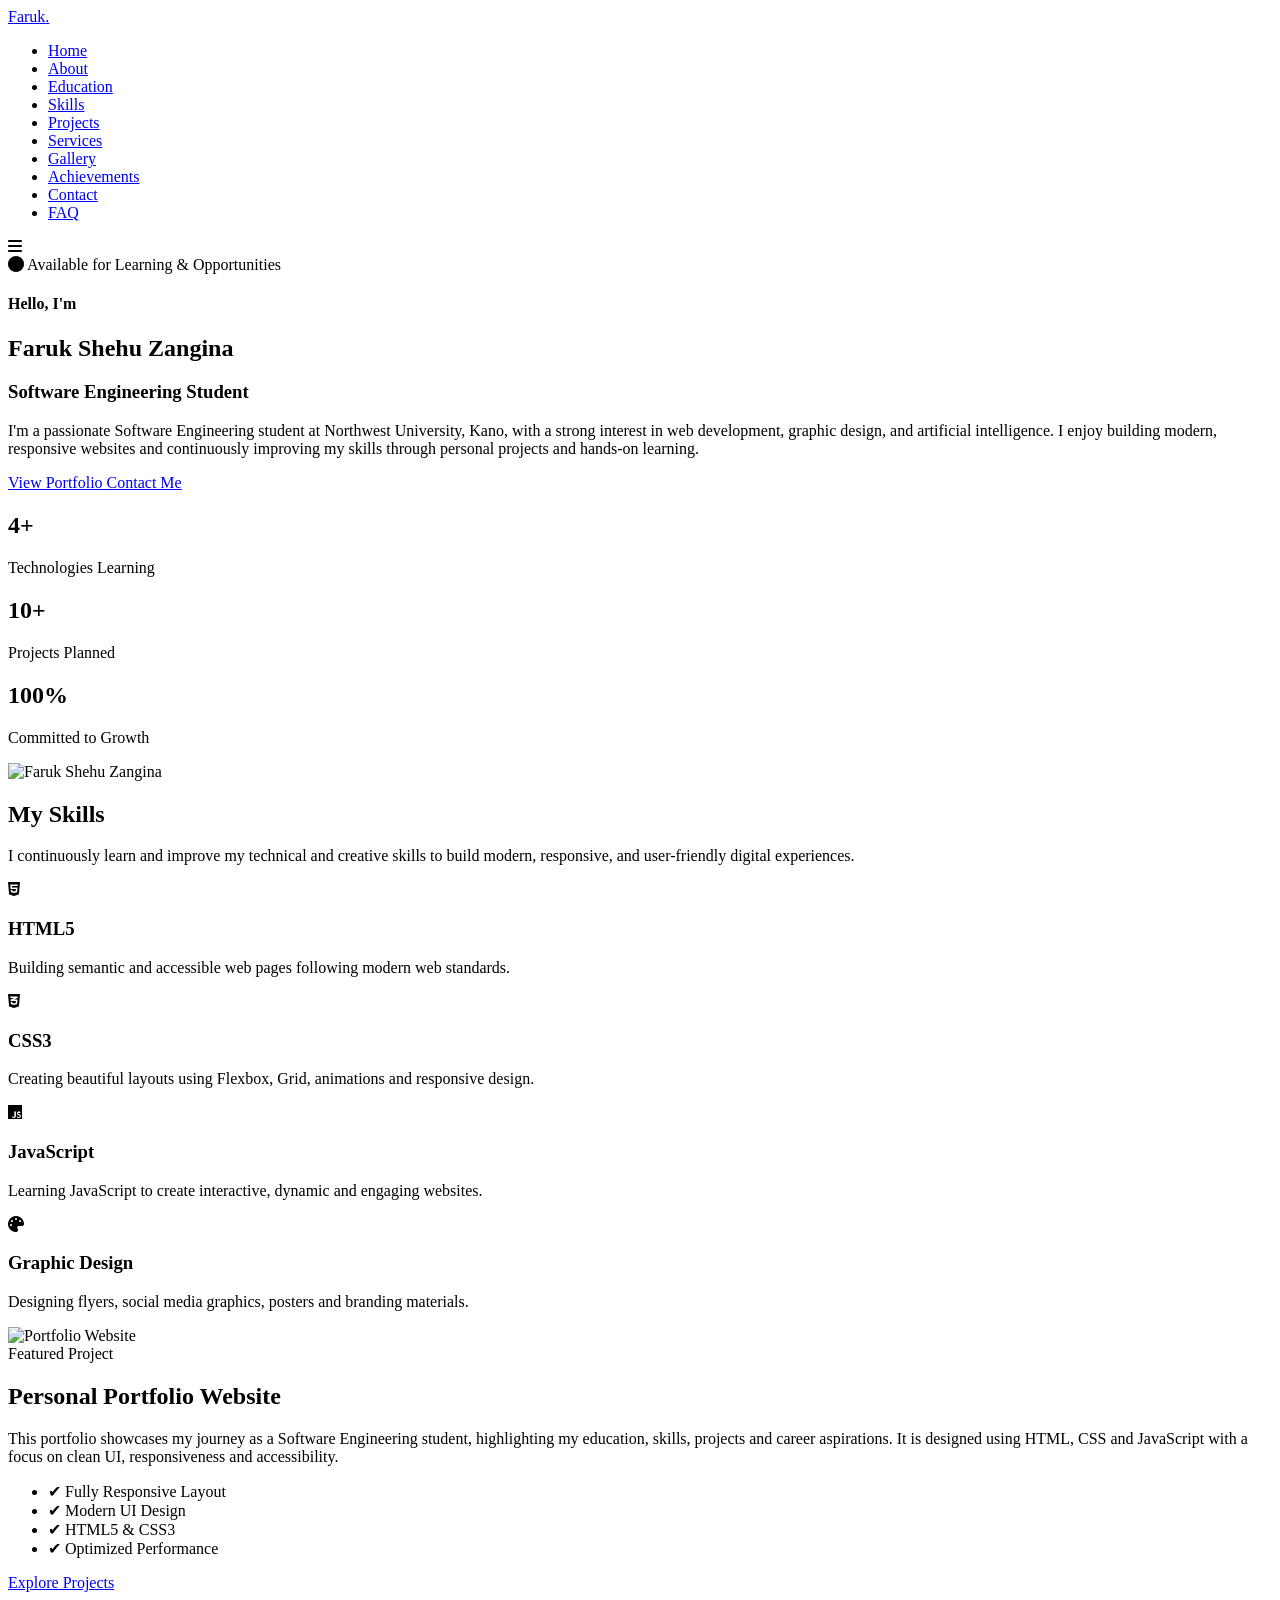
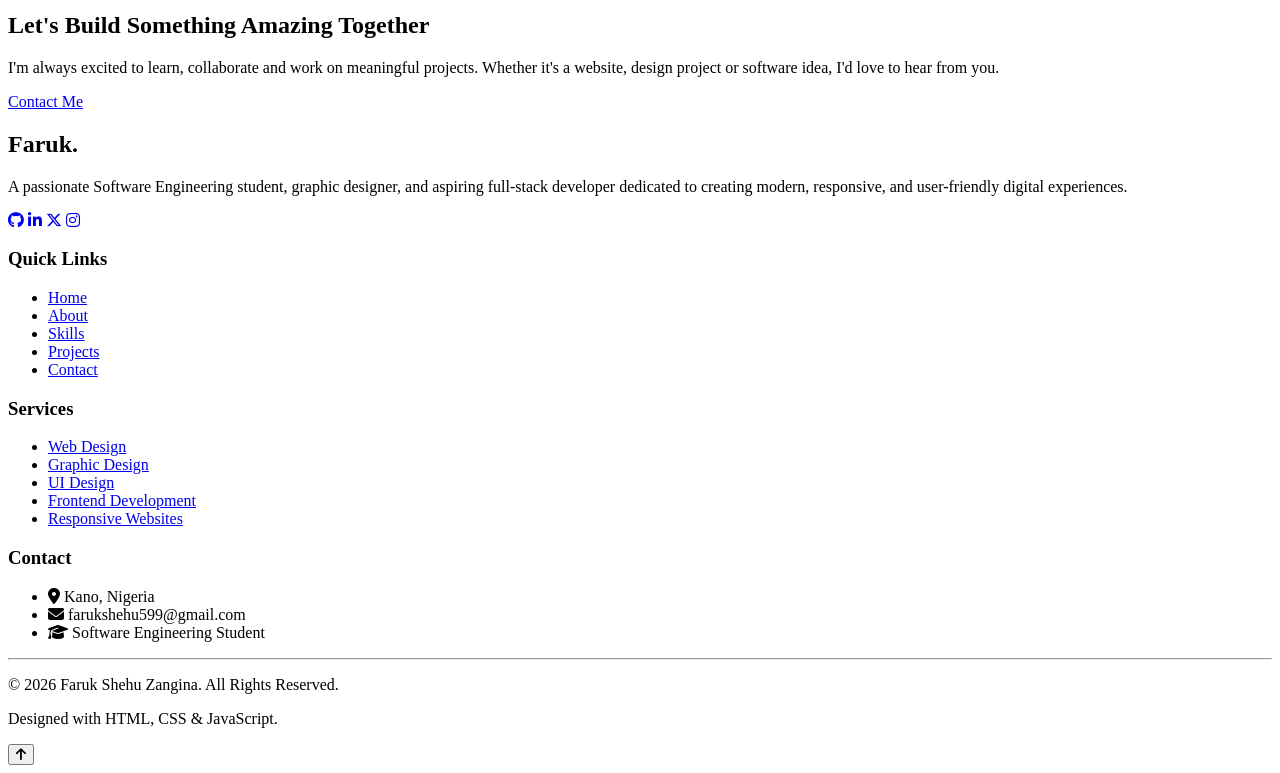
==== index.html @ 3d2c7ed2 "Add files via upload" ====
<!DOCTYPE html>
<html lang="en">
<head>
    <!-- ==========================================
         BASIC META TAGS
    =========================================== -->
    <meta charset="UTF-8">
    <meta http-equiv="X-UA-Compatible" content="IE=edge">
    <meta name="viewport" content="width=device-width, initial-scale=1.0">

    <!-- ==========================================
         WEBSITE TITLE
    =========================================== -->
    <title>Faruk Shehu Zangina | Software Engineer</title>

    <!-- ==========================================
         SEO
    =========================================== -->
    <meta name="description"
        content="Official portfolio of Faruk Shehu Zangina - Software Engineering Student, Graphic Designer and Aspiring Full Stack Developer.">

    <meta name="keywords"
        content="Faruk, Portfolio, HTML, CSS, Software Engineering, Graphic Designer">

    <!-- ==========================================
         GOOGLE FONTS
    =========================================== -->

    <link rel="preconnect" href="https://fonts.googleapis.com">

    <link rel="preconnect"
          href="https://fonts.gstatic.com"
          crossorigin>

    <link href="https://fonts.googleapis.com/css2?family=Inter:wght@300;400;500;600;700;800&family=Poppins:wght@400;500;600;700;800&display=swap"
          rel="stylesheet">

    <!-- ==========================================
         FONT AWESOME
    =========================================== -->

    <link rel="stylesheet"
          href="https://cdnjs.cloudflare.com/ajax/libs/font-awesome/6.7.2/css/all.min.css">

    <!-- ==========================================
         CSS
    =========================================== -->

    <link rel="stylesheet" href="css/style.css">

</head>

<body>

<!-- ==========================================
     HEADER
=========================================== -->

<header>

<nav class="navbar">

<div class="container">

<a href="index.html" class="logo">

Faruk<span>.</span>

</a>

<ul class="nav-links">

<li><a href="index.html" class="active">Home</a></li>

<li><a href="about.html">About</a></li>

<li><a href="education.html">Education</a></li>

<li><a href="skills.html">Skills</a></li>

<li><a href="projects.html">Projects</a></li>

<li><a href="services.html">Services</a></li>

<li><a href="gallery.html">Gallery</a></li>

<li><a href="achievements.html">Achievements</a></li>

<li><a href="contact.html">Contact</a></li>

<li><a href="faq.html">FAQ</a></li>

</ul>

<div class="menu-btn">

<i class="fas fa-bars"></i>

</div>

</div>

</nav>

</header>

<!-- ==========================================
     HERO SECTION
=========================================== -->

<section class="hero">

<div class="container hero-container">

<div class="hero-text">

<div class="availability">

<i class="fas fa-circle"></i>

Available for Learning & Opportunities

</div>

<h4>Hello, I'm</h4>

<h1>

Faruk Shehu

<span>Zangina</span>

</h1>

<h3>

Software Engineering Student

</h3>

<p>

I'm a passionate Software Engineering student at Northwest University, Kano, with a strong interest in web development, graphic design, and artificial intelligence. I enjoy building modern, responsive websites and continuously improving my skills through personal projects and hands-on learning.

</p>

<div class="hero-buttons">

<a href="projects.html" class="btn primary-btn">

View Portfolio

</a>

<a href="contact.html" class="btn secondary-btn">

Contact Me

</a>

</div>

<div class="hero-stats">

<div class="stat-card">

<h2>4+</h2>

<p>Technologies Learning</p>

</div>

<div class="stat-card">

<h2>10+</h2>

<p>Projects Planned</p>

</div>

<div class="stat-card">

<h2>100%</h2>

<p>Committed to Growth</p>

</div>

</div>

</div>

<div class="hero-image">

<div class="image-box">

<img src="images/profile.png"
alt="Faruk Shehu Zangina">

</div>

</div>

</div>

</section>

<!-- ==========================================
     FEATURED SKILLS
========================================== -->

<section class="featured-skills">

    <div class="container">

        <div class="section-header">

            <h2>My Skills</h2>

            <p>
                I continuously learn and improve my technical and creative skills to build
                modern, responsive, and user-friendly digital experiences.
            </p>

        </div>

        <div class="skills-grid">

            <div class="skill-card">

                <i class="fab fa-html5"></i>

                <h3>HTML5</h3>

                <p>
                    Building semantic and accessible web pages following modern web standards.
                </p>

            </div>

            <div class="skill-card">

                <i class="fab fa-css3-alt"></i>

                <h3>CSS3</h3>

                <p>
                    Creating beautiful layouts using Flexbox, Grid, animations and responsive design.
                </p>

            </div>

            <div class="skill-card">

                <i class="fab fa-js"></i>

                <h3>JavaScript</h3>

                <p>
                    Learning JavaScript to create interactive, dynamic and engaging websites.
                </p>

            </div>

            <div class="skill-card">

                <i class="fas fa-palette"></i>

                <h3>Graphic Design</h3>

                <p>
                    Designing flyers, social media graphics, posters and branding materials.
                </p>

            </div>

        </div>

    </div>

</section>

<!-- ==========================================
     FEATURED PROJECT
========================================== -->

<section class="featured-project">

    <div class="container">

        <div class="project-content">

            <div class="project-image">

                <img src="images/project1.png"
                     alt="Portfolio Website">

            </div>

            <div class="project-text">

                <span class="project-tag">

                    Featured Project

                </span>

                <h2>

                    Personal Portfolio Website

                </h2>

                <p>

                    This portfolio showcases my journey as a Software Engineering student,
                    highlighting my education, skills, projects and career aspirations.
                    It is designed using HTML, CSS and JavaScript with a focus on clean UI,
                    responsiveness and accessibility.

                </p>

                <ul>

                    <li>✔ Fully Responsive Layout</li>

                    <li>✔ Modern UI Design</li>

                    <li>✔ HTML5 & CSS3</li>

                    <li>✔ Optimized Performance</li>

                </ul>

                <a href="projects.html" class="btn primary-btn">

                    Explore Projects

                </a>

            </div>

        </div>

    </div>

</section>

<!-- ==========================================
     CALL TO ACTION
========================================== -->

<section class="cta">

    <div class="container">

        <div class="cta-box">

            <h2>

                Let's Build Something Amazing Together

            </h2>

            <p>

                I'm always excited to learn, collaborate and work on meaningful projects.
                Whether it's a website, design project or software idea,
                I'd love to hear from you.

            </p>

            <a href="contact.html"
               class="btn primary-btn">

                Contact Me

            </a>

        </div>

    </div>

</section>

<!-- ==========================================
     FOOTER
========================================== -->

<footer class="footer">

    <div class="container">

        <div class="footer-content">

            <!-- Column 1 -->

            <div class="footer-column">

                <h2 class="footer-logo">

                    Faruk<span>.</span>

                </h2>

                <p>

                    A passionate Software Engineering student, graphic designer, and aspiring full-stack developer dedicated to creating modern, responsive, and user-friendly digital experiences.

                </p>

                <div class="social-icons">

                    <a href="https://github.com/Farusky"><i class="fab fa-github"></i></a>

                    <a href="https://www.linkedin.com/in/faruk-shehu-275217204?utm_source=share_via&utm_content=profile&utm_medium=member_android"><i class="fab fa-linkedin-in"></i></a>

                    <a href="https://x.com/Farusky07"><i class="fab fa-brands fa-x-twitter"></i></a>

                    <a href="https://www.instagram.com/faruk_zangina?igsh=MTUyN3ExdWhjOHB5cw=="><i class="fab fa-instagram"></i></a>

                </div>

            </div>

            <!-- Column 2 -->

            <div class="footer-column">

                <h3>Quick Links</h3>

                <ul>

                    <li><a href="index.html">Home</a></li>

                    <li><a href="about.html">About</a></li>

                    <li><a href="skills.html">Skills</a></li>

                    <li><a href="projects.html">Projects</a></li>

                    <li><a href="contact.html">Contact</a></li>

                </ul>

            </div>

            <!-- Column 3 -->

            <div class="footer-column">

                <h3>Services</h3>

                <ul>

                    <li><a href="#">Web Design</a></li>

                    <li><a href="#">Graphic Design</a></li>

                    <li><a href="#">UI Design</a></li>

                    <li><a href="#">Frontend Development</a></li>

                    <li><a href="#">Responsive Websites</a></li>

                </ul>

            </div>

            <!-- Column 4 -->

            <div class="footer-column">

                <h3>Contact</h3>

                <ul>

                    <li>
                        <i class="fas fa-map-marker-alt"></i>
                        Kano, Nigeria
                    </li>

                    <li>
                        <i class="fas fa-envelope"></i>
                        farukshehu599@gmail.com
                    </li>

                    <li>
                        <i class="fas fa-graduation-cap"></i>
                        Software Engineering Student
                    </li>

                </ul>

            </div>

        </div>

        <hr>

        <div class="footer-bottom">

            <p>

                © 2026 Faruk Shehu Zangina. All Rights Reserved.

            </p>

            <p>

                Designed with HTML, CSS & JavaScript.

            </p>

        </div>

    </div>

</footer>

<!-- ==========================================
     BACK TO TOP BUTTON
========================================== -->

<button id="backToTop">

    <i class="fas fa-arrow-up"></i>

</button>

<!-- ==========================================
     JAVASCRIPT
========================================== -->

<script src="js/script.js"></script>

</body>
</html>
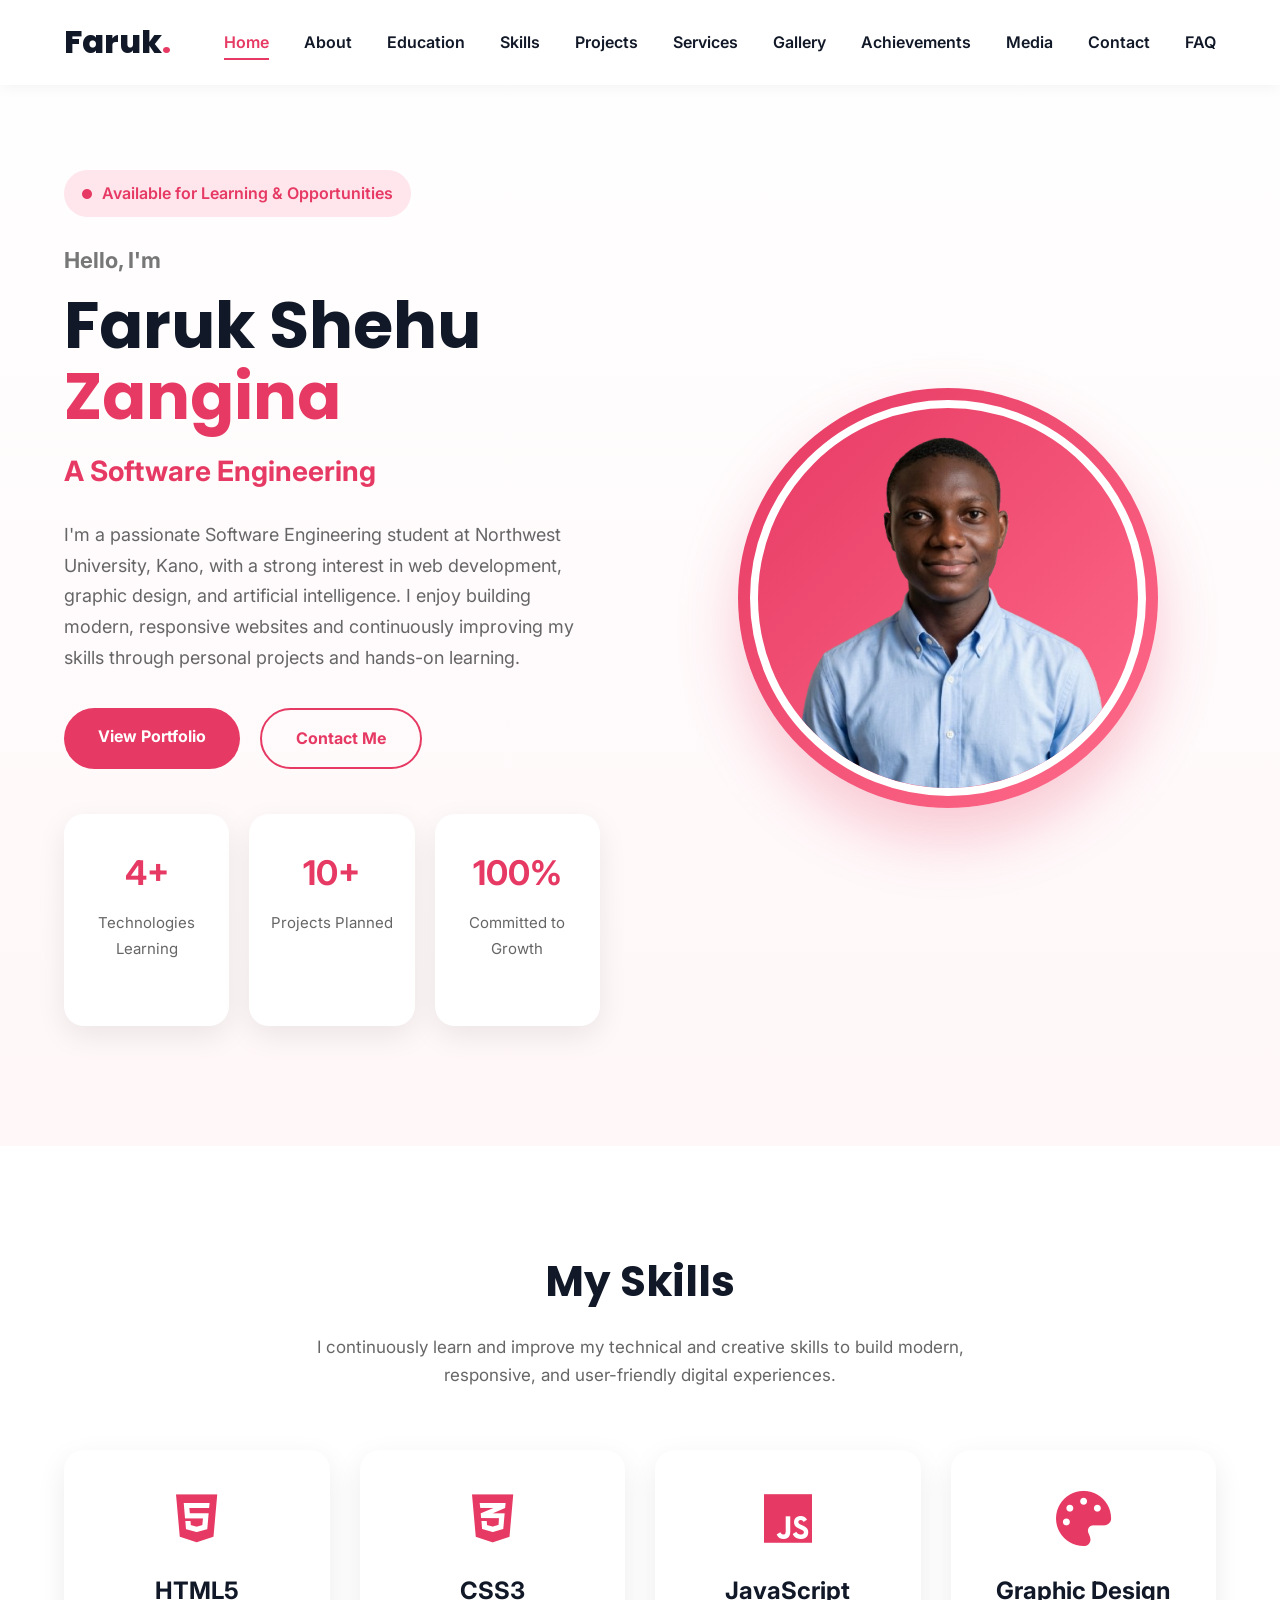
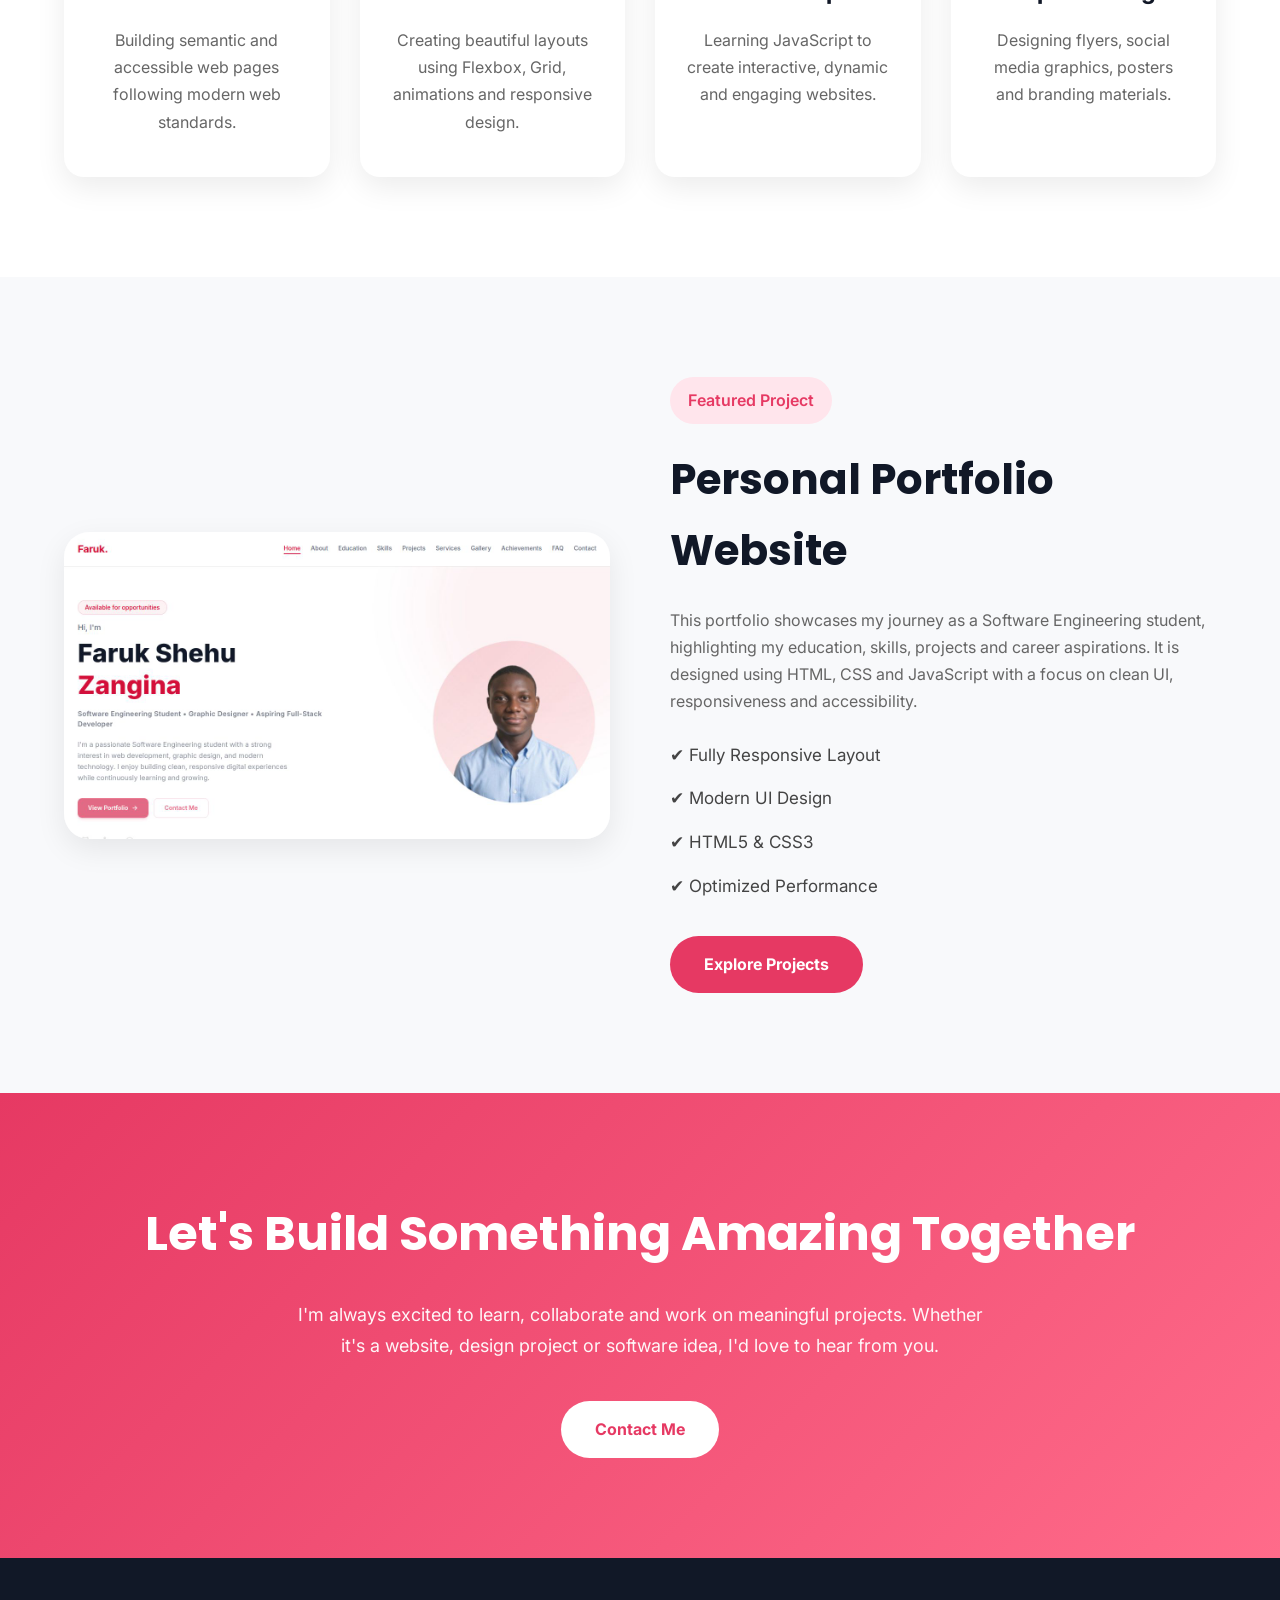
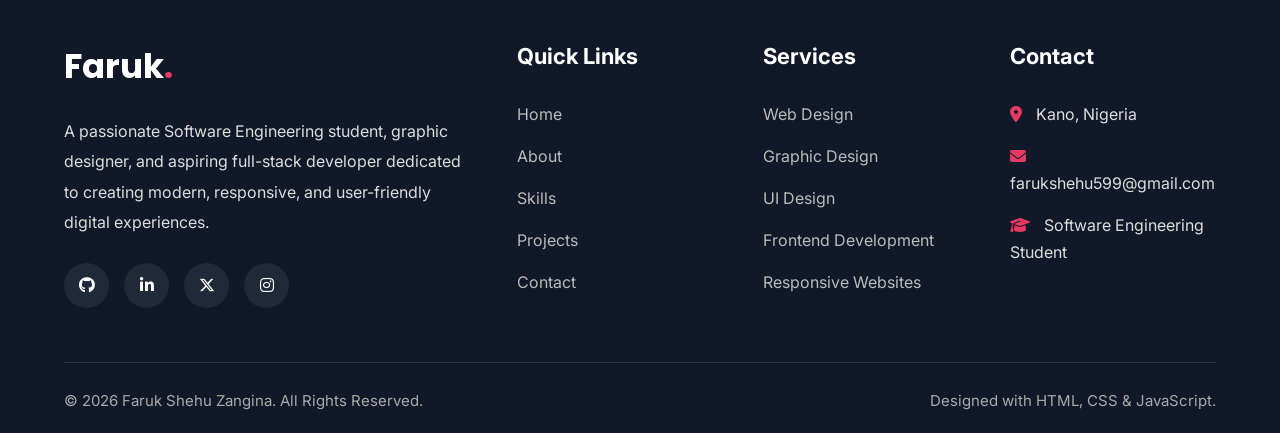
==== commit 793cc250: "Add Media link to navigation menu" ====
--- a/index.html
+++ b/index.html
@@ -86,6 +86,8 @@
 
 <li><a href="achievements.html">Achievements</a></li>
 
+<li><a href="media.html">Media</a></li>
+    
 <li><a href="contact.html">Contact</a></li>
 
 <li><a href="faq.html">FAQ</a></li>
--- a/css/style.css
+++ b/css/style.css
@@ -0,0 +1,2318 @@
+/*=========================================================
+    GOOGLE FONTS
+=========================================================*/
+@import url('https://fonts.googleapis.com/css2?family=Inter:wght@300;400;500;600;700;800&family=Poppins:wght@400;500;600;700;800&display=swap');
+
+/*=========================================================
+    CSS VARIABLES
+=========================================================*/
+
+:root{
+
+    --primary:#E63963;
+    --primary-light:#FF6B8A;
+    --dark:#111827;
+    --text:#555;
+    --white:#ffffff;
+    --light:#f8f9fb;
+    --border:#ececec;
+
+    --shadow:0 10px 30px rgba(0,0,0,.08);
+
+    --radius:18px;
+
+    --transition:.35s ease;
+
+}
+
+/*=========================================================
+    RESET
+=========================================================*/
+
+*{
+    margin:0;
+    padding:0;
+    box-sizing:border-box;
+}
+
+html{
+    scroll-behavior:smooth;
+}
+
+body{
+
+    font-family:'Inter',sans-serif;
+
+    background:var(--white);
+
+    color:var(--dark);
+
+    line-height:1.7;
+
+}
+
+img{
+
+    width:100%;
+
+    display:block;
+
+}
+
+a{
+
+    text-decoration:none;
+
+}
+
+ul{
+
+    list-style:none;
+
+}
+
+.container{
+
+    width:90%;
+
+    max-width:1200px;
+
+    margin:auto;
+
+}
+
+/*=========================================================
+    NAVBAR
+=========================================================*/
+
+header{
+
+    width:100%;
+
+    position:fixed;
+
+    top:0;
+
+    left:0;
+
+    background:#fff;
+
+    z-index:1000;
+
+    box-shadow:0 2px 20px rgba(0,0,0,.05);
+
+}
+
+.navbar{
+
+    height:85px;
+
+    display:flex;
+
+    align-items:center;
+
+}
+
+.navbar .container{
+
+    display:flex;
+
+    justify-content:space-between;
+
+    align-items:center;
+
+}
+
+.logo{
+
+    font-size:32px;
+
+    font-weight:800;
+
+    color:var(--dark);
+
+    font-family:'Poppins',sans-serif;
+
+}
+
+.logo span{
+
+    color:var(--primary);
+
+}
+
+.nav-links{
+
+    display:flex;
+
+    gap:35px;
+
+}
+
+.nav-links a{
+
+    color:var(--dark);
+
+    font-weight:600;
+
+    transition:var(--transition);
+
+}
+
+.nav-links a:hover,
+
+.nav-links .active{
+
+    color:var(--primary);
+
+}
+
+.menu-btn{
+
+    display:none;
+
+    font-size:26px;
+
+    cursor:pointer;
+
+}
+
+/*=========================================================
+    HERO
+=========================================================*/
+
+.hero{
+
+    padding-top:170px;
+
+    padding-bottom:120px;
+
+    background:linear-gradient(to bottom,#fff,#fff7f8);
+
+}
+
+.hero-container{
+
+    display:grid;
+
+    grid-template-columns:1fr 1fr;
+
+    gap:80px;
+
+    align-items:center;
+
+}
+
+.availability{
+
+    display:inline-flex;
+
+    align-items:center;
+
+    gap:10px;
+
+    padding:10px 18px;
+
+    border-radius:50px;
+
+    background:#ffe5ec;
+
+    color:var(--primary);
+
+    font-weight:600;
+
+    margin-bottom:25px;
+
+}
+
+.availability i{
+
+    font-size:10px;
+
+}
+
+.hero h4{
+
+    font-size:22px;
+
+    color:#777;
+
+    margin-bottom:10px;
+
+}
+
+.hero h1{
+
+    font-size:65px;
+
+    line-height:1.1;
+
+    font-family:'Poppins',sans-serif;
+
+    margin-bottom:15px;
+
+}
+
+.hero h1 span{
+
+    color:var(--primary);
+
+}
+
+.hero h3{
+
+    font-size:28px;
+
+    color:var(--primary);
+
+    margin-bottom:25px;
+
+}
+
+.hero p{
+
+    color:#666;
+
+    font-size:18px;
+
+    max-width:560px;
+
+    margin-bottom:35px;
+
+}
+
+/*=========================================================
+    BUTTONS
+=========================================================*/
+
+.hero-buttons{
+
+    display:flex;
+
+    gap:20px;
+
+    margin-bottom:45px;
+
+}
+
+.btn{
+
+    display:inline-block;
+
+    padding:15px 34px;
+
+    border-radius:50px;
+
+    font-weight:700;
+
+    transition:var(--transition);
+
+}
+
+.primary-btn{
+
+    background:var(--primary);
+
+    color:#fff;
+
+}
+
+.primary-btn:hover{
+
+    transform:translateY(-5px);
+
+    box-shadow:0 15px 35px rgba(230,57,99,.3);
+
+}
+
+.secondary-btn{
+
+    border:2px solid var(--primary);
+
+    color:var(--primary);
+
+}
+
+.secondary-btn:hover{
+
+    background:var(--primary);
+
+    color:#fff;
+
+}
+
+/*=========================================================
+    HERO IMAGE
+=========================================================*/
+
+.hero-image{
+
+    display:flex;
+
+    justify-content:center;
+
+}
+
+.image-box{
+
+    width:420px;
+
+    height:420px;
+
+    border-radius:50%;
+
+    padding:12px;
+
+    background:linear-gradient(135deg,var(--primary),var(--primary-light));
+
+    box-shadow:0 30px 60px rgba(230,57,99,.25);
+
+}
+
+.image-box img{
+
+    width:100%;
+
+    height:100%;
+
+    object-fit:cover;
+
+    border-radius:50%;
+
+    border:8px solid #fff;
+
+}
+
+/*=========================================================
+    HERO STATS
+=========================================================*/
+
+.hero-stats{
+
+    display:grid;
+
+    grid-template-columns:repeat(3,1fr);
+
+    gap:20px;
+
+}
+
+.stat-card{
+
+    background:#fff;
+
+    padding:30px 20px;
+
+    border-radius:20px;
+
+    box-shadow:var(--shadow);
+
+    text-align:center;
+
+    transition:var(--transition);
+
+}
+
+.stat-card:hover{
+
+    transform:translateY(-10px);
+
+}
+
+.stat-card h2{
+
+    color:var(--primary);
+
+    font-size:34px;
+
+}
+
+.stat-card p{
+
+    margin-top:8px;
+
+    font-size:15px;
+
+    color:#666;
+
+}
+
+/*=========================================================
+    SECTION HEADERS
+=========================================================*/
+
+section{
+
+    padding:100px 0;
+
+}
+
+.section-header{
+
+    text-align:center;
+
+    margin-bottom:60px;
+
+}
+
+.section-header h2{
+
+    font-size:42px;
+
+    font-family:'Poppins',sans-serif;
+
+    color:var(--dark);
+
+    margin-bottom:15px;
+
+}
+
+.section-header p{
+
+    max-width:700px;
+
+    margin:auto;
+
+    color:#666;
+
+    font-size:17px;
+
+}
+
+/*=========================================================
+    FEATURED SKILLS
+=========================================================*/
+
+.featured-skills{
+
+    background:var(--white);
+
+}
+
+.skills-grid{
+
+    display:grid;
+
+    grid-template-columns:repeat(auto-fit,minmax(250px,1fr));
+
+    gap:30px;
+
+}
+
+.skill-card{
+
+    background:#fff;
+
+    padding:40px 30px;
+
+    border-radius:20px;
+
+    text-align:center;
+
+    box-shadow:var(--shadow);
+
+    transition:var(--transition);
+
+    border:1px solid transparent;
+
+}
+
+.skill-card:hover{
+
+    transform:translateY(-10px);
+
+    border-color:var(--primary);
+
+}
+
+.skill-card i{
+
+    font-size:55px;
+
+    color:var(--primary);
+
+    margin-bottom:25px;
+
+}
+
+.skill-card h3{
+
+    font-size:24px;
+
+    margin-bottom:15px;
+
+}
+
+.skill-card p{
+
+    color:#666;
+
+    font-size:16px;
+
+}
+
+/*=========================================================
+    FEATURED PROJECT
+=========================================================*/
+
+.featured-project{
+
+    background:var(--light);
+
+}
+
+.project-content{
+
+    display:grid;
+
+    grid-template-columns:1fr 1fr;
+
+    gap:60px;
+
+    align-items:center;
+
+}
+
+.project-image img{
+
+    border-radius:25px;
+
+    box-shadow:var(--shadow);
+
+}
+
+.project-tag{
+
+    display:inline-block;
+
+    background:#ffe5ec;
+
+    color:var(--primary);
+
+    padding:10px 18px;
+
+    border-radius:50px;
+
+    font-weight:600;
+
+    margin-bottom:20px;
+
+}
+
+.project-text h2{
+
+    font-size:42px;
+
+    margin-bottom:20px;
+
+    font-family:'Poppins',sans-serif;
+
+}
+
+.project-text p{
+
+    color:#666;
+
+    margin-bottom:25px;
+
+}
+
+.project-text ul{
+
+    margin-bottom:35px;
+
+}
+
+.project-text ul li{
+
+    margin-bottom:15px;
+
+    color:#444;
+
+    font-size:17px;
+
+}
+
+/*=========================================================
+    CTA SECTION
+=========================================================*/
+
+.cta{
+
+    background:linear-gradient(135deg,var(--primary),var(--primary-light));
+
+}
+
+.cta-box{
+
+    text-align:center;
+
+    color:#fff;
+
+}
+
+.cta-box h2{
+
+    font-size:48px;
+
+    font-family:'Poppins',sans-serif;
+
+    margin-bottom:25px;
+
+}
+
+.cta-box p{
+
+    max-width:700px;
+
+    margin:0 auto 40px;
+
+    font-size:18px;
+
+    opacity:.95;
+
+}
+
+.cta .primary-btn{
+
+    background:#fff;
+
+    color:var(--primary);
+
+}
+
+.cta .primary-btn:hover{
+
+    background:#111827;
+
+    color:#fff;
+
+}
+
+/*=========================================================
+    FOOTER
+=========================================================*/
+
+.footer{
+
+    background:#111827;
+
+    color:#ddd;
+
+    padding:80px 0 20px;
+
+}
+
+.footer-content{
+
+    display:grid;
+
+    grid-template-columns:2fr 1fr 1fr 1fr;
+
+    gap:40px;
+
+}
+
+.footer-logo{
+
+    font-size:34px;
+
+    color:#fff;
+
+    margin-bottom:20px;
+
+    font-family:'Poppins',sans-serif;
+
+}
+
+.footer-logo span{
+
+    color:var(--primary);
+
+}
+
+.footer-column p{
+
+    line-height:1.9;
+
+    margin-bottom:25px;
+
+}
+
+.footer-column h3{
+
+    color:#fff;
+
+    margin-bottom:25px;
+
+    font-size:22px;
+
+}
+
+.footer-column ul li{
+
+    margin-bottom:15px;
+
+}
+
+.footer-column ul li a{
+
+    color:#bbb;
+
+    transition:.3s;
+
+}
+
+.footer-column ul li a:hover{
+
+    color:var(--primary);
+
+    padding-left:8px;
+
+}
+
+.footer-column ul li i{
+
+    color:var(--primary);
+
+    margin-right:10px;
+
+}
+
+/*=========================================================
+    SOCIAL ICONS
+=========================================================*/
+
+.social-icons{
+
+    display:flex;
+
+    gap:15px;
+
+}
+
+.social-icons a{
+
+    width:45px;
+
+    height:45px;
+
+    background:#1f2937;
+
+    display:flex;
+
+    justify-content:center;
+
+    align-items:center;
+
+    border-radius:50%;
+
+    color:#fff;
+
+    transition:.3s;
+
+}
+
+.social-icons a:hover{
+
+    background:var(--primary);
+
+    transform:translateY(-6px);
+
+}
+
+/*=========================================================
+    FOOTER BOTTOM
+=========================================================*/
+
+.footer hr{
+
+    margin:50px 0 25px;
+
+    border:none;
+
+    height:1px;
+
+    background:#2d3748;
+
+}
+
+.footer-bottom{
+
+    display:flex;
+
+    justify-content:space-between;
+
+    align-items:center;
+
+    flex-wrap:wrap;
+
+    gap:15px;
+
+}
+
+.footer-bottom p{
+
+    color:#aaa;
+
+    font-size:15px;
+
+}
+
+/*=========================================================
+    BACK TO TOP BUTTON
+=========================================================*/
+
+#backToTop{
+
+    position:fixed;
+
+    right:30px;
+
+    bottom:30px;
+
+    width:55px;
+
+    height:55px;
+
+    border:none;
+
+    border-radius:50%;
+
+    background:var(--primary);
+
+    color:#fff;
+
+    font-size:20px;
+
+    cursor:pointer;
+
+    display:flex;
+
+    justify-content:center;
+
+    align-items:center;
+
+    box-shadow:0 10px 25px rgba(230,57,99,.35);
+
+    transition:var(--transition);
+
+    opacity:0;
+
+    visibility:hidden;
+
+    z-index:999;
+
+}
+
+#backToTop.show{
+
+    opacity:1;
+
+    visibility:visible;
+
+}
+
+#backToTop:hover{
+
+    transform:translateY(-8px);
+
+    background:var(--primary-light);
+
+}
+
+/*=========================================================
+    SCROLLBAR
+=========================================================*/
+
+::-webkit-scrollbar{
+
+    width:10px;
+
+}
+
+::-webkit-scrollbar-track{
+
+    background:#f1f1f1;
+
+}
+
+::-webkit-scrollbar-thumb{
+
+    background:var(--primary);
+
+    border-radius:50px;
+
+}
+
+::-webkit-scrollbar-thumb:hover{
+
+    background:var(--primary-light);
+
+}
+
+/*=========================================================
+    ANIMATIONS
+=========================================================*/
+
+@keyframes fadeUp{
+
+    from{
+
+        opacity:0;
+
+        transform:translateY(40px);
+
+    }
+
+    to{
+
+        opacity:1;
+
+        transform:translateY(0);
+
+    }
+
+}
+
+.hero-text{
+
+    animation:fadeUp 1s ease;
+
+}
+
+.hero-image{
+
+    animation:fadeUp 1.3s ease;
+
+}
+
+.skill-card{
+
+    animation:fadeUp .8s ease;
+
+}
+
+.project-content{
+
+    animation:fadeUp .9s ease;
+
+}
+
+.cta-box{
+
+    animation:fadeUp 1s ease;
+
+}
+
+/*=========================================================
+    HOVER EFFECTS
+=========================================================*/
+
+.skill-card:hover,
+
+.project-image img:hover,
+
+.footer-column:hover{
+
+    transition:.35s ease;
+
+}
+
+.project-image img:hover{
+
+    transform:scale(1.03);
+
+}
+
+.btn{
+
+    transition:all .35s ease;
+
+}
+
+.nav-links a{
+
+    position:relative;
+
+}
+
+.nav-links a::after{
+
+    content:"";
+
+    position:absolute;
+
+    left:0;
+
+    bottom:-8px;
+
+    width:0;
+
+    height:2px;
+
+    background:var(--primary);
+
+    transition:.3s;
+
+}
+
+.nav-links a:hover::after,
+
+.nav-links a.active::after{
+
+    width:100%;
+
+}
+
+/*=========================================================
+    TABLET RESPONSIVE
+=========================================================*/
+
+@media(max-width:992px){
+
+.hero-container{
+
+grid-template-columns:1fr;
+
+text-align:center;
+
+}
+
+.hero-buttons{
+
+justify-content:center;
+
+}
+
+.hero-stats{
+
+grid-template-columns:repeat(2,1fr);
+
+}
+
+.project-content{
+
+grid-template-columns:1fr;
+
+}
+
+.footer-content{
+
+grid-template-columns:repeat(2,1fr);
+
+}
+
+.image-box{
+
+width:320px;
+
+height:320px;
+
+margin:auto;
+
+}
+
+.hero h1{
+
+font-size:50px;
+
+}
+
+}
+
+/*=========================================================
+    MOBILE RESPONSIVE
+=========================================================*/
+
+@media(max-width:768px){
+
+.menu-btn{
+
+display:block;
+
+}
+
+.nav-links{
+
+position:absolute;
+
+top:85px;
+
+left:-100%;
+
+background:#fff;
+
+width:100%;
+
+flex-direction:column;
+
+padding:30px;
+
+gap:20px;
+
+box-shadow:0 10px 30px rgba(0,0,0,.08);
+
+transition:.4s;
+
+}
+
+.nav-links.active{
+
+left:0;
+
+}
+
+.hero{
+
+padding-top:140px;
+
+}
+
+.hero h1{
+
+font-size:42px;
+
+}
+
+.hero h3{
+
+font-size:22px;
+
+}
+
+.hero-buttons{
+
+flex-direction:column;
+
+}
+
+.hero-stats{
+
+grid-template-columns:1fr;
+
+}
+
+.skills-grid{
+
+grid-template-columns:1fr;
+
+}
+
+.footer-content{
+
+grid-template-columns:1fr;
+
+}
+
+.footer-bottom{
+
+flex-direction:column;
+
+text-align:center;
+
+}
+
+.section-header h2{
+
+font-size:34px;
+
+}
+
+.project-text h2{
+
+font-size:34px;
+
+}
+
+.cta-box h2{
+
+font-size:34px;
+
+}
+
+.image-box{
+
+width:260px;
+
+height:260px;
+
+}
+
+.container{
+
+width:92%;
+
+}
+
+}
+
+/*=========================================================
+    SMALL MOBILE
+=========================================================*/
+
+@media(max-width:480px){
+
+.hero h1{
+
+font-size:36px;
+
+}
+
+.hero p{
+
+font-size:16px;
+
+}
+
+.btn{
+
+width:100%;
+
+text-align:center;
+
+}
+
+.section-header p{
+
+font-size:15px;
+
+}
+
+}
+
+/*=========================================================
+    PAGE BANNER
+=========================================================*/
+
+.page-banner{
+
+    margin-top:85px;
+
+    background:linear-gradient(135deg,#fff7f9,#ffffff);
+
+    padding:80px 0;
+
+    text-align:center;
+
+}
+
+.page-banner h1{
+
+    font-size:48px;
+
+    font-family:'Poppins',sans-serif;
+
+    margin-bottom:15px;
+
+}
+
+.page-banner p{
+
+    color:#666;
+
+    font-size:18px;
+
+}
+
+/*=========================================================
+    ABOUT PAGE
+=========================================================*/
+
+.about-page{
+
+    background:#fff;
+
+}
+
+.about-grid{
+
+    display:grid;
+
+    grid-template-columns:1fr 2fr;
+
+    gap:60px;
+
+    align-items:center;
+
+}
+
+.about-image img{
+
+    border-radius:25px;
+
+    box-shadow:var(--shadow);
+
+}
+
+.about-content h2{
+
+    font-size:38px;
+
+    margin-bottom:20px;
+
+    font-family:'Poppins',sans-serif;
+
+}
+
+.about-content p{
+
+    margin-bottom:20px;
+
+    color:#666;
+
+    line-height:1.9;
+
+}
+
+/*=========================================================
+    TIMELINE
+=========================================================*/
+
+.timeline{
+
+    display:flex;
+
+    flex-direction:column;
+
+    gap:25px;
+
+}
+
+.timeline-item{
+
+    background:#fff;
+
+    padding:30px;
+
+    border-left:6px solid var(--primary);
+
+    border-radius:15px;
+
+    box-shadow:var(--shadow);
+
+    transition:.35s;
+
+}
+
+.timeline-item:hover{
+
+    transform:translateX(10px);
+
+}
+
+.timeline-item h3{
+
+    margin-bottom:10px;
+
+    color:var(--primary);
+
+}
+
+.timeline-item p{
+
+    color:#666;
+
+}
+
+/*=========================================================
+    PERSONAL INFO
+=========================================================*/
+
+.personal-info{
+
+    background:var(--light);
+
+}
+
+.values{
+
+    background:#fff;
+
+}
+
+/*=========================================================
+    ABOUT PAGE RESPONSIVE
+=========================================================*/
+
+@media(max-width:992px){
+
+.about-grid{
+
+grid-template-columns:1fr;
+
+text-align:center;
+
+}
+
+.about-image{
+
+max-width:350px;
+
+margin:auto;
+
+}
+
+}
+
+@media(max-width:768px){
+
+.page-banner h1{
+
+font-size:38px;
+
+}
+
+.about-content h2{
+
+font-size:30px;
+
+}
+
+.timeline-item{
+
+padding:25px;
+
+}
+
+}
+
+/*=========================================================
+    EDUCATION PAGE
+=========================================================*/
+
+.education-section{
+
+    padding:100px 0;
+
+}
+
+.light-bg{
+
+    background:var(--light);
+
+}
+
+.education-card{
+
+    display:flex;
+
+    gap:35px;
+
+    align-items:flex-start;
+
+    background:#fff;
+
+    padding:40px;
+
+    border-radius:20px;
+
+    box-shadow:var(--shadow);
+
+}
+
+.edu-icon{
+
+    width:90px;
+
+    height:90px;
+
+    background:var(--primary);
+
+    color:#fff;
+
+    border-radius:50%;
+
+    display:flex;
+
+    justify-content:center;
+
+    align-items:center;
+
+    font-size:36px;
+
+    flex-shrink:0;
+
+}
+
+.edu-content h2{
+
+    margin-bottom:10px;
+
+    font-family:'Poppins',sans-serif;
+
+}
+
+.edu-content h4{
+
+    color:var(--primary);
+
+    margin-bottom:20px;
+
+}
+
+.edu-content p{
+
+    color:#666;
+
+    margin-bottom:20px;
+
+    line-height:1.8;
+
+}
+
+.edu-content ul{
+
+    padding-left:20px;
+
+    list-style:disc;
+
+}
+
+.edu-content ul li{
+
+    margin-bottom:10px;
+
+    color:#555;
+
+}
+
+@media(max-width:768px){
+
+.education-card{
+
+flex-direction:column;
+
+text-align:center;
+
+}
+
+.edu-icon{
+
+margin:auto;
+
+}
+
+.edu-content ul{
+
+text-align:left;
+
+}
+
+}
+
+/*=========================================================
+    SKILLS PAGE
+=========================================================*/
+
+.skills-section{
+
+    padding:100px 0;
+
+}
+
+.progress{
+
+    width:100%;
+
+    height:10px;
+
+    background:#e9e9e9;
+
+    border-radius:50px;
+
+    margin-top:20px;
+
+    overflow:hidden;
+
+}
+
+.progress-bar{
+
+    height:100%;
+
+    background:var(--primary);
+
+    border-radius:50px;
+
+    position:relative;
+
+}
+
+.progress-bar span{
+
+    position:absolute;
+
+    right:10px;
+
+    top:-28px;
+
+    font-size:13px;
+
+    font-weight:600;
+
+    color:var(--primary);
+
+}
+
+.html{
+
+    width:90%;
+
+}
+
+.css{
+
+    width:85%;
+
+}
+
+.js{
+
+    width:55%;
+
+}
+
+.git{
+
+    width:60%;
+
+}
+
+/*=========================================================
+    PROJECTS PAGE
+=========================================================*/
+
+.projects-section{
+
+    padding:100px 0;
+
+}
+
+.projects-grid{
+
+    display:grid;
+
+    grid-template-columns:repeat(auto-fit,minmax(320px,1fr));
+
+    gap:35px;
+
+}
+
+.project-card{
+
+    background:#fff;
+
+    border-radius:20px;
+
+    overflow:hidden;
+
+    box-shadow:var(--shadow);
+
+    transition:.35s;
+
+}
+
+.project-card:hover{
+
+    transform:translateY(-10px);
+
+}
+
+.project-card img{
+
+    width:100%;
+
+    height:220px;
+
+    object-fit:cover;
+
+}
+
+.project-info{
+
+    padding:30px;
+
+}
+
+.project-info h3{
+
+    margin-bottom:15px;
+
+    font-size:24px;
+
+    font-family:'Poppins',sans-serif;
+
+}
+
+.project-info p{
+
+    color:#666;
+
+    margin-bottom:20px;
+
+    line-height:1.7;
+
+}
+
+.project-tags{
+
+    display:flex;
+
+    flex-wrap:wrap;
+
+    gap:10px;
+
+    margin-bottom:25px;
+
+}
+
+.project-tags span{
+
+    background:#ffe6ee;
+
+    color:var(--primary);
+
+    padding:8px 15px;
+
+    border-radius:50px;
+
+    font-size:14px;
+
+    font-weight:600;
+
+}
+
+.project-card .btn{
+
+    width:100%;
+
+    text-align:center;
+
+}
+
+@media(max-width:768px){
+
+.project-card img{
+
+height:200px;
+
+}
+
+}
+
+/*=========================================================
+    SERVICES PAGE
+=========================================================*/
+
+.services-section{
+
+    padding:100px 0;
+
+}
+
+.services-section .skill-card{
+
+    text-align:center;
+
+}
+
+.services-section .skill-card i{
+
+    font-size:55px;
+
+    color:var(--primary);
+
+    margin-bottom:20px;
+
+}
+
+.services-section .skill-card h3{
+
+    margin-bottom:15px;
+
+    font-family:'Poppins',sans-serif;
+
+}
+
+.services-section .skill-card p{
+
+    color:#666;
+
+    line-height:1.8;
+
+}
+
+/*=========================================================
+    GALLERY PAGE
+=========================================================*/
+
+.gallery-section{
+
+    padding:100px 0;
+
+}
+
+.gallery-grid{
+
+    display:grid;
+
+    grid-template-columns:repeat(auto-fit,minmax(300px,1fr));
+
+    gap:30px;
+
+}
+
+.gallery-item{
+
+    position:relative;
+
+    overflow:hidden;
+
+    border-radius:20px;
+
+    box-shadow:var(--shadow);
+
+}
+
+.gallery-item img{
+
+    width:100%;
+
+    height:260px;
+
+    object-fit:cover;
+
+    transition:.4s;
+
+}
+
+.gallery-overlay{
+
+    position:absolute;
+
+    inset:0;
+
+    background:rgba(0,0,0,.65);
+
+    display:flex;
+
+    justify-content:center;
+
+    align-items:center;
+
+    opacity:0;
+
+    transition:.35s;
+
+}
+
+.gallery-overlay h3{
+
+    color:#fff;
+
+    font-size:24px;
+
+    font-family:'Poppins',sans-serif;
+
+}
+
+.gallery-item:hover img{
+
+    transform:scale(1.08);
+
+}
+
+.gallery-item:hover .gallery-overlay{
+
+    opacity:1;
+
+}
+
+@media(max-width:768px){
+
+.gallery-item img{
+
+height:220px;
+
+}
+
+}
+
+/*=========================================================
+    ACHIEVEMENTS PAGE
+=========================================================*/
+
+.achievement-section{
+
+    padding:100px 0;
+
+}
+
+.certificate-card{
+
+    display:grid;
+
+    grid-template-columns:1fr 1fr;
+
+    gap:40px;
+
+    align-items:center;
+
+    background:#fff;
+
+    padding:40px;
+
+    border-radius:20px;
+
+    box-shadow:var(--shadow);
+
+}
+
+.certificate-image img{
+
+    width:100%;
+
+    border-radius:15px;
+
+    box-shadow:var(--shadow);
+
+}
+
+.certificate-content h2{
+
+    margin-bottom:10px;
+
+}
+
+.certificate-content h4{
+
+    color:var(--primary);
+
+    margin-bottom:20px;
+
+}
+
+.certificate-content p{
+
+    color:#666;
+
+    line-height:1.8;
+
+    margin-bottom:18px;
+
+}
+
+@media(max-width:900px){
+
+.certificate-card{
+
+grid-template-columns:1fr;
+
+}
+
+}
+
+/*=========================================================
+    CONTACT PAGE
+=========================================================*/
+
+.contact-section{
+
+    padding:100px 0;
+
+}
+
+.contact-wrapper{
+
+    display:grid;
+
+    grid-template-columns:1fr 1.5fr;
+
+    gap:40px;
+
+}
+
+.contact-info{
+
+    display:flex;
+
+    flex-direction:column;
+
+    gap:20px;
+
+}
+
+.info-box{
+
+    display:flex;
+
+    gap:20px;
+
+    background:#fff;
+
+    padding:25px;
+
+    border-radius:15px;
+
+    box-shadow:var(--shadow);
+
+}
+
+.info-box i{
+
+    font-size:30px;
+
+    color:var(--primary);
+
+}
+
+.contact-form{
+
+    background:#fff;
+
+    padding:35px;
+
+    border-radius:20px;
+
+    box-shadow:var(--shadow);
+
+}
+
+.form-group{
+
+    margin-bottom:20px;
+
+}
+
+.form-group input,
+
+.form-group textarea{
+
+    width:100%;
+
+    padding:15px;
+
+    border:1px solid #ddd;
+
+    border-radius:10px;
+
+    font-size:16px;
+
+    outline:none;
+
+}
+
+.social-contact{
+
+    display:grid;
+
+    grid-template-columns:repeat(auto-fit,minmax(220px,1fr));
+
+    gap:25px;
+
+}
+
+.social-card{
+
+    background:#fff;
+
+    padding:30px;
+
+    border-radius:20px;
+
+    text-align:center;
+
+    text-decoration:none;
+
+    color:inherit;
+
+    box-shadow:var(--shadow);
+
+    transition:.35s;
+
+}
+
+.social-card:hover{
+
+    transform:translateY(-8px);
+
+}
+
+.social-card i{
+
+    font-size:45px;
+
+    color:var(--primary);
+
+    margin-bottom:20px;
+
+}
+
+@media(max-width:900px){
+
+.contact-wrapper{
+
+grid-template-columns:1fr;
+
+}
+
+}
+
+/*=========================================================
+    FAQ PAGE
+=========================================================*/
+
+.faq-section{
+
+    padding:100px 0;
+
+}
+
+.faq-container{
+
+    max-width:900px;
+
+    margin:auto;
+
+}
+
+.faq-item{
+
+    background:#fff;
+
+    border-radius:15px;
+
+    margin-bottom:20px;
+
+    overflow:hidden;
+
+    box-shadow:var(--shadow);
+
+}
+
+.faq-question{
+
+    width:100%;
+
+    padding:22px 30px;
+
+    border:none;
+
+    background:#fff;
+
+    cursor:pointer;
+
+    display:flex;
+
+    justify-content:space-between;
+
+    align-items:center;
+
+    font-size:18px;
+
+    font-weight:600;
+
+    text-align:left;
+
+}
+
+.faq-question i{
+
+    transition:.3s;
+
+}
+
+.faq-answer{
+
+    max-height:0;
+
+    overflow:hidden;
+
+    transition:max-height .35s ease;
+
+}
+
+.faq-answer p{
+
+    padding:0 30px 25px;
+
+    color:#666;
+
+    line-height:1.8;
+
+}
+
+.faq-item.active .faq-answer{
+
+    max-height:300px;
+
+    padding-bottom:20px;
+
+}
+.faq-item.active .faq-question i{
+
+    transform:rotate(180deg);
+    
+
+}
+
+.tel{
+    color:black;
+}
+
+/*==================================
+MEDIA PAGE
+==================================*/
+
+.media-section{
+
+padding:100px 0;
+
+}
+
+.media-card{
+
+background:var(--card);
+
+padding:15px;
+
+border-radius:20px;
+
+box-shadow:var(--shadow);
+
+}
+
+.media-card audio{
+
+width:100%;
+
+}
+
+.media-card video{
+
+border-radius:15px;
+
+}
+
+.media-card iframe{
+
+width:100%;
+
+height:600px;
+
+border:none;
+
+border-radius:15px;
+
+}
+
+@media(max-width:768px){
+
+.media-card iframe{
+
+height:350px;
+
+}
+
+}
